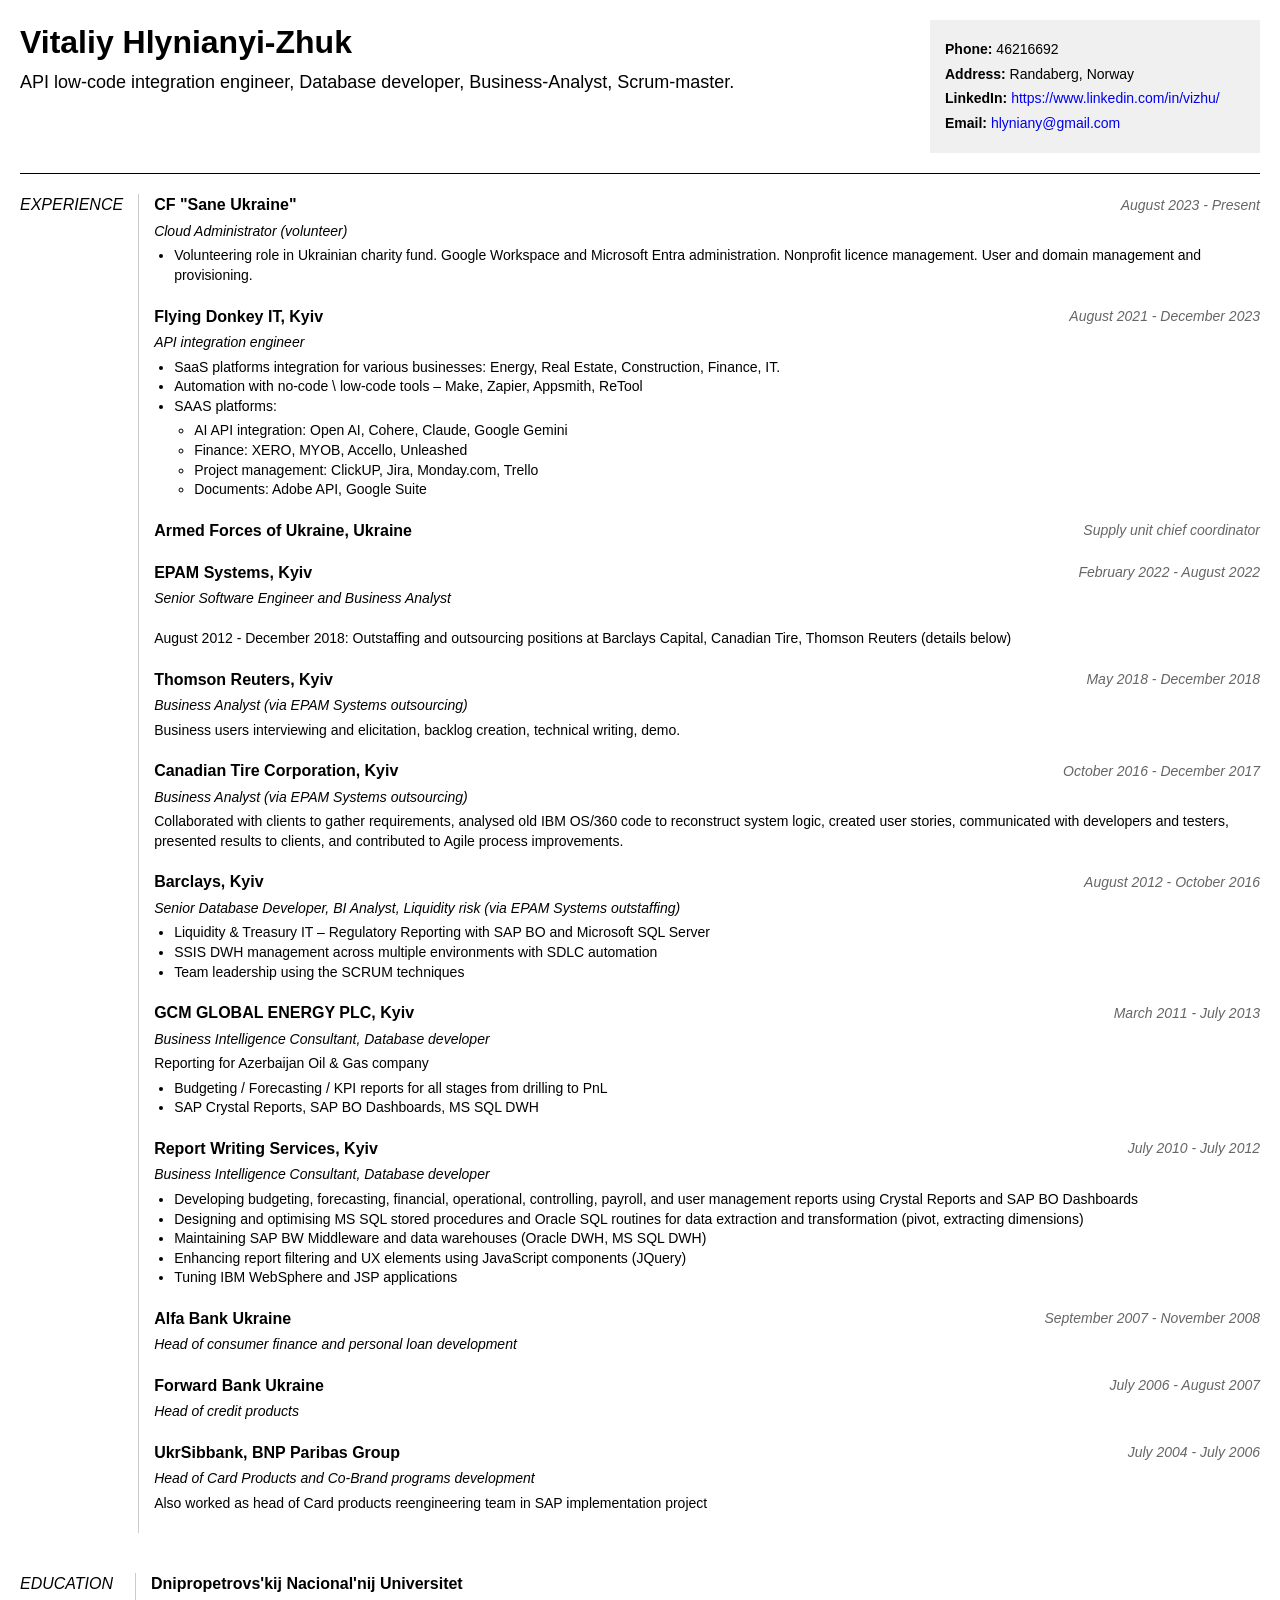
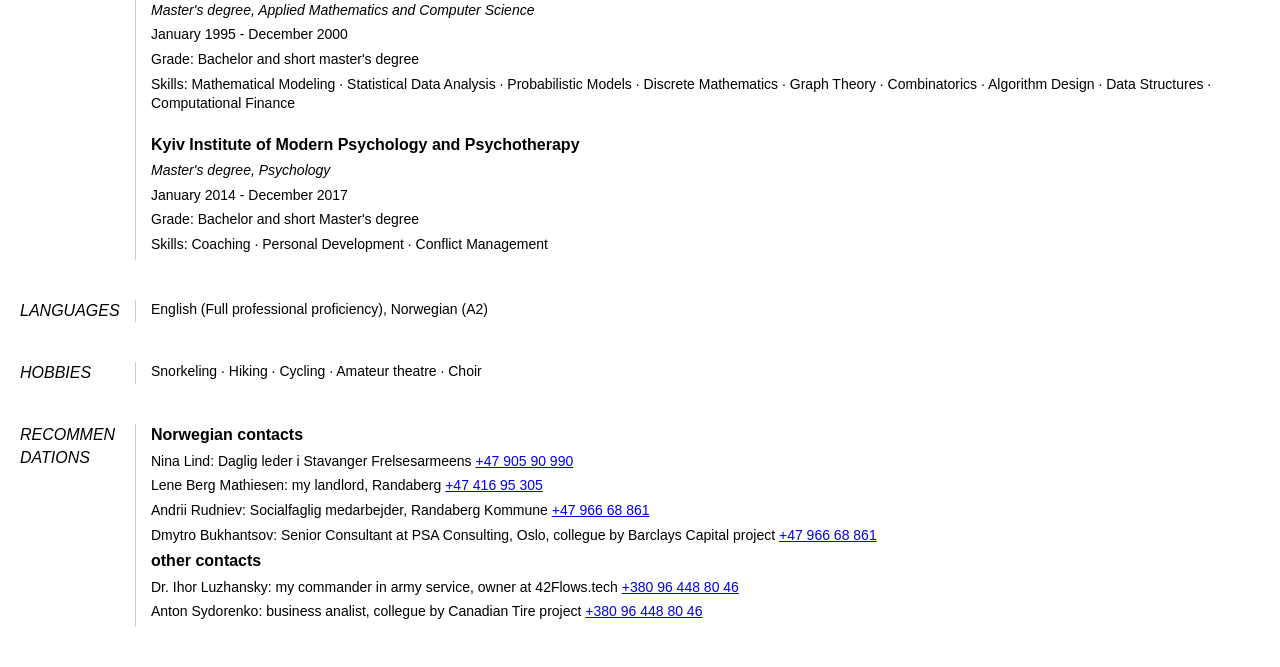
==== index.html @ 5b129335 "Create index.html" ====
<!DOCTYPE html>
<html lang="en">
<head>
  <meta charset="UTF-8">
  <title>Redirecting…</title>
  <!-- Meta refresh redirect (works even when JS is disabled) -->
  <meta http-equiv="refresh" content="0;url=VitaliyHlynianyiZhuk2025.html">
  <!-- JavaScript redirect for instant replace in supporting browsers -->
  <script>
    // if the meta-refresh didn’t fire, this forces the redirect
    window.location.replace("VitaliyHlynianyiZhuk2025.html");
  </script>
</head>
<body>
  <!-- Fallback clickable link -->
  <p>If you’re not automatically redirected, <a href="VitaliyHlynianyiZhuk2025.html">click here</a>.</p>
</body>
</html>
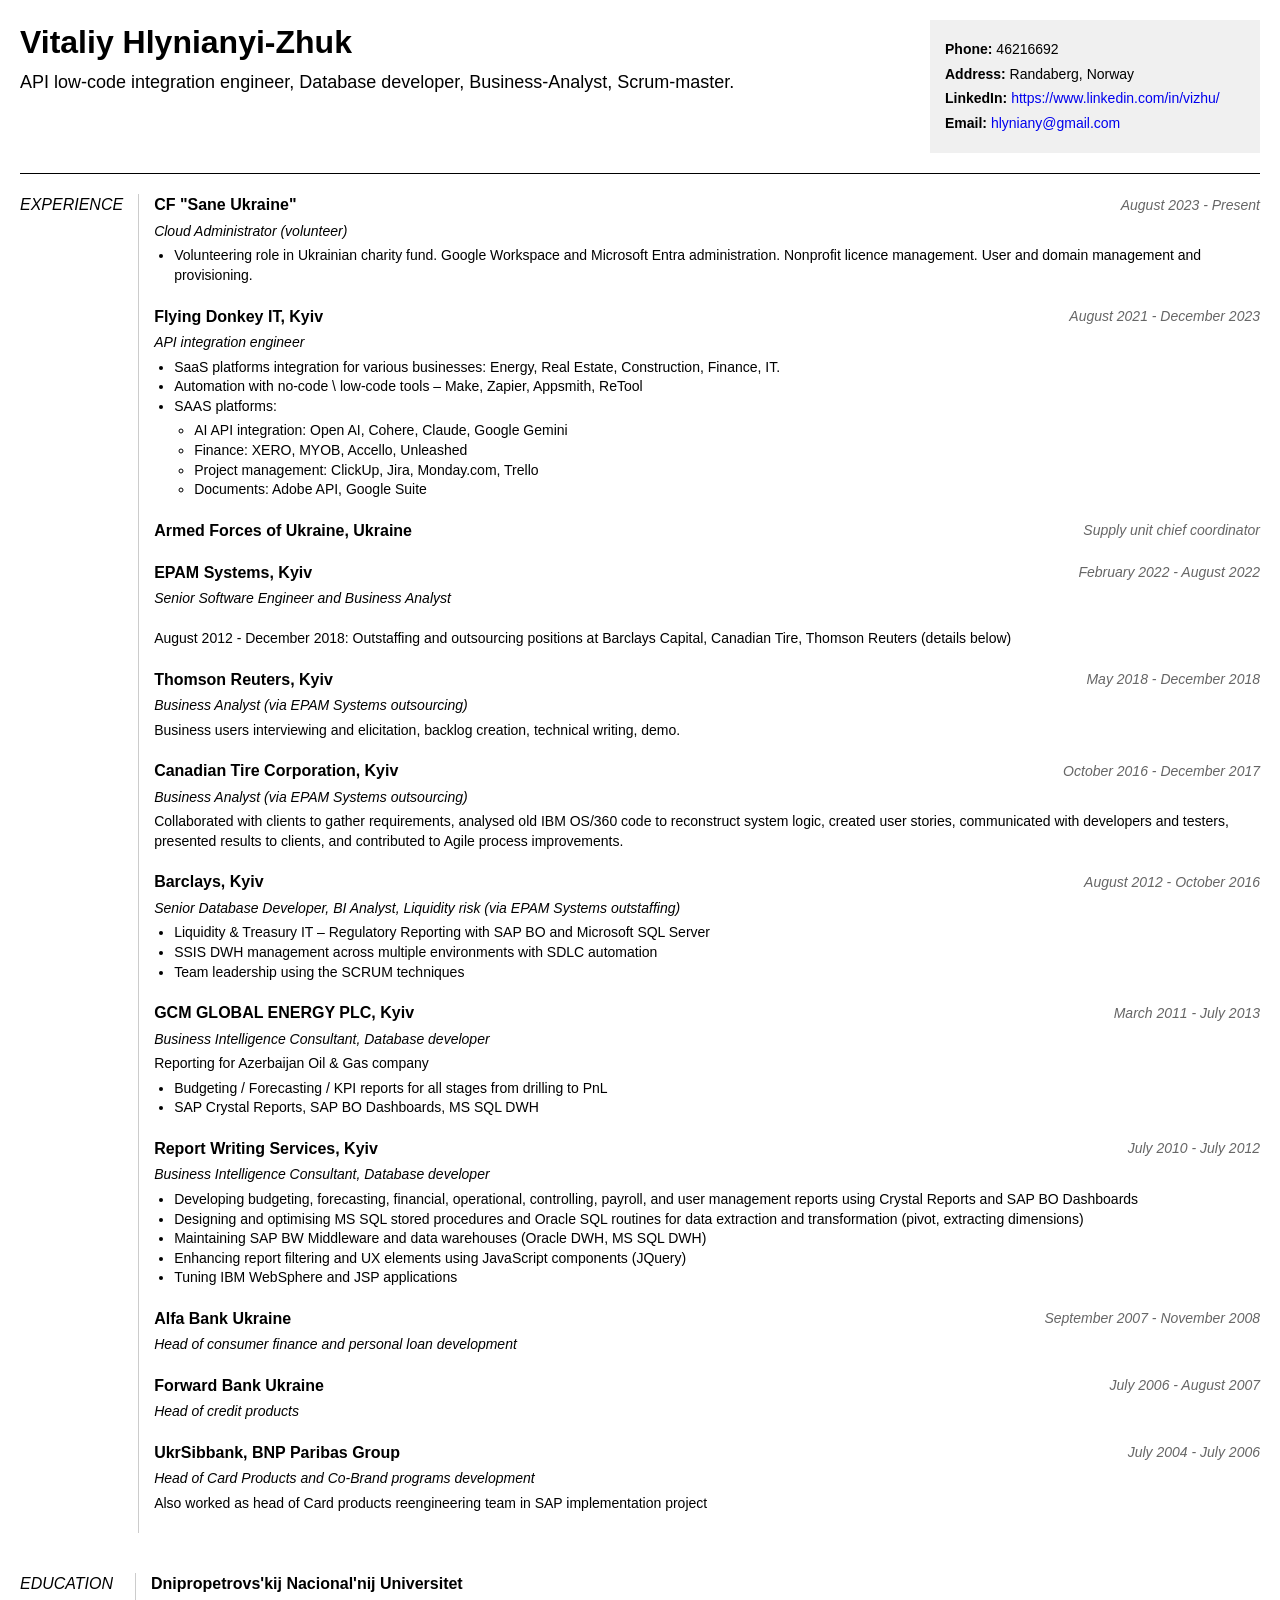
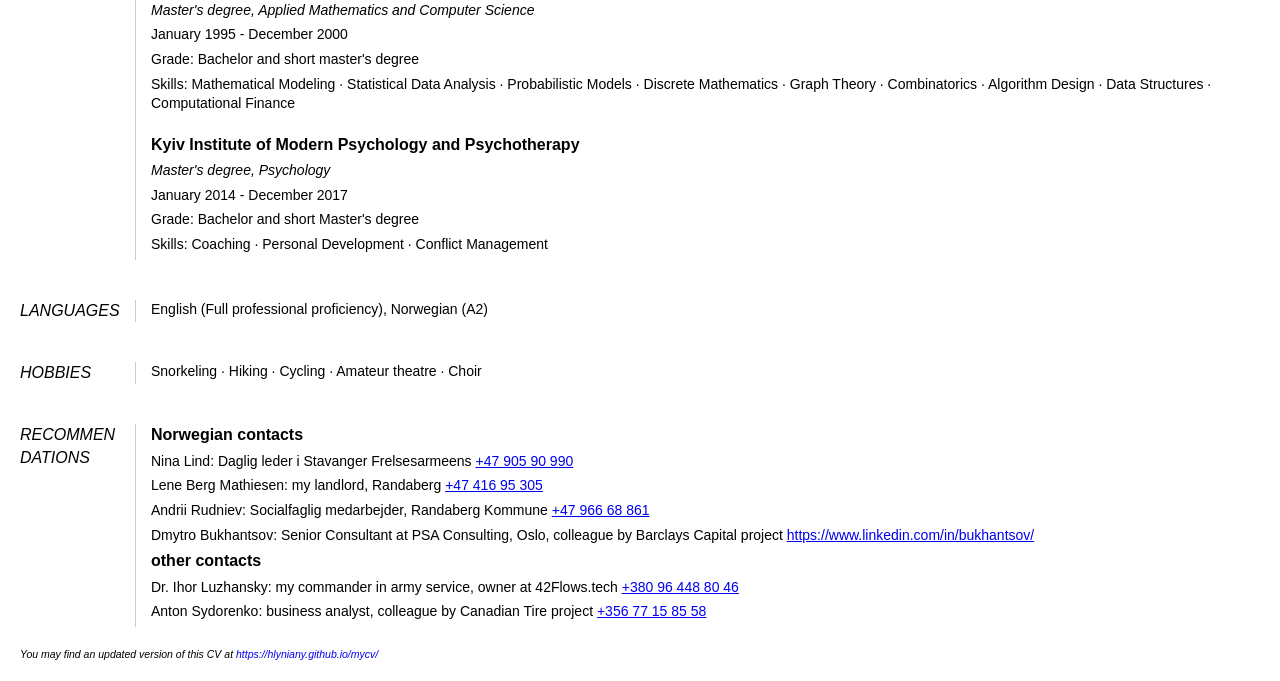
==== commit 9c5bd80b: "Added the viewport meta tag" ====
--- a/index.html
+++ b/index.html
@@ -2,6 +2,7 @@
 <html lang="en">
 <head>
   <meta charset="UTF-8">
+  <meta name="viewport" content="width=device-width, initial-scale=1.0">
   <title>Redirecting…</title>
   <!-- Meta refresh redirect (works even when JS is disabled) -->
   <meta http-equiv="refresh" content="0;url=VitaliyHlynianyiZhuk2025.html">
